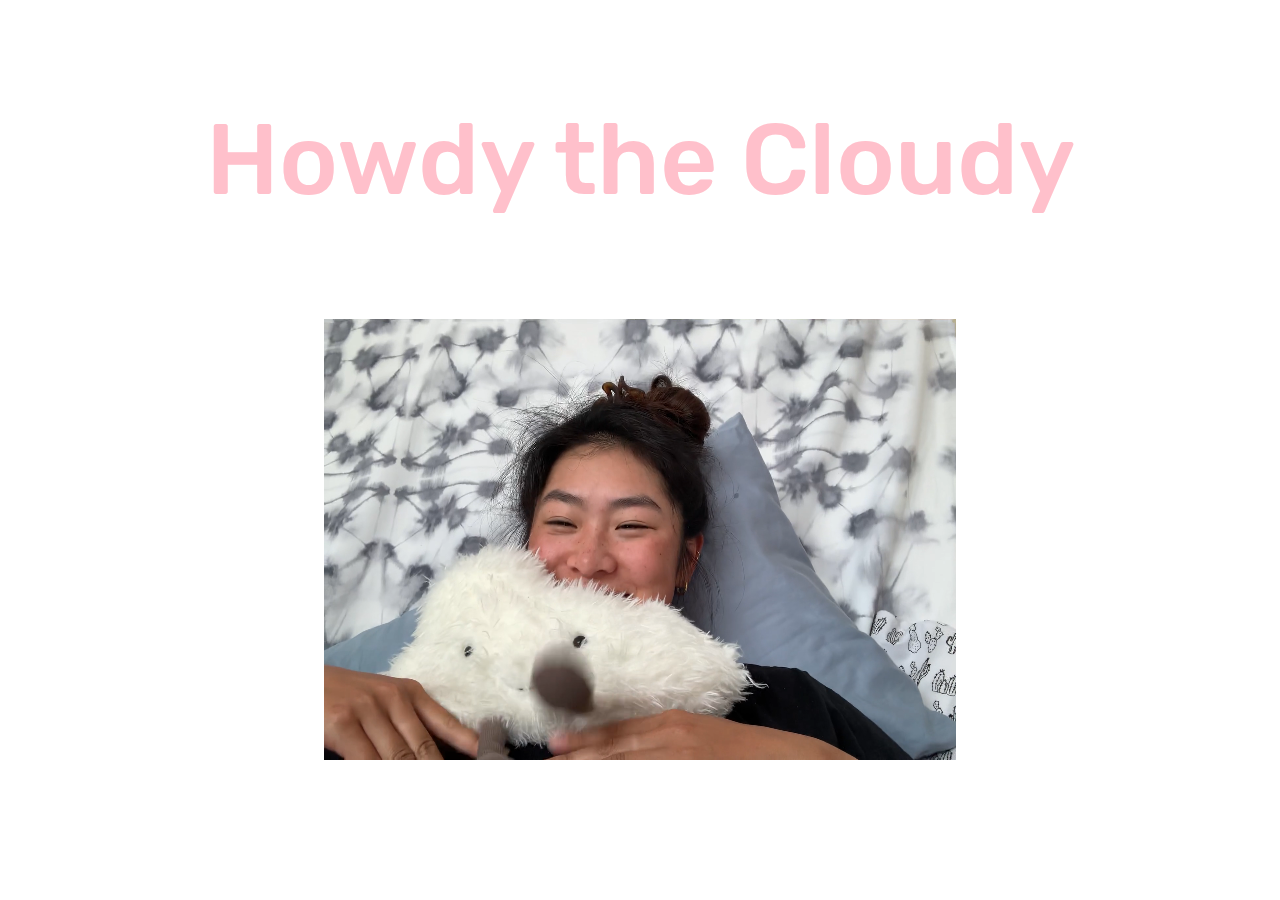
==== index.html @ 3f9a0fec "Create index.html" ====
<!doctype html>

<html lang="en">
<head>
  <meta charset="utf-8">

  <title>Howdy the Cloudy</title>
  <meta name="description" content="Howdy">
<link rel="preconnect" href="https://fonts.gstatic.com">
<link href="https://fonts.googleapis.com/css2?family=Rubik:ital,wght@0,300;0,400;0,500;0,700;0,900;1,400&display=swap" rel="stylesheet">
  <link rel="stylesheet" href="css/home.css">


</head>

<body>

	<nav>
	</nav>

	<div class="main">
		<p class="sitetitle">Howdy the Cloudy</p>

				<video class="titleloop" autoplay loop muted playsinline >
		
				<source src="assets/howdywave.mp4" type="video/mp4">
  		
				test</video>
				<br>
				<br>






	</div>

  <!-- <script src="js/scripts.js"></script> -->
</body>
</html>
---- css/home.css ----
html{
}
.main{
	text-align:center;
}
.sitetitle{
	color:black;
font-family: 'Rubik', sans-serif;
font-weight: 500;
	font-size:100px;
	color:pink
	;
	
}
.titleloop{
	width:50%;
}
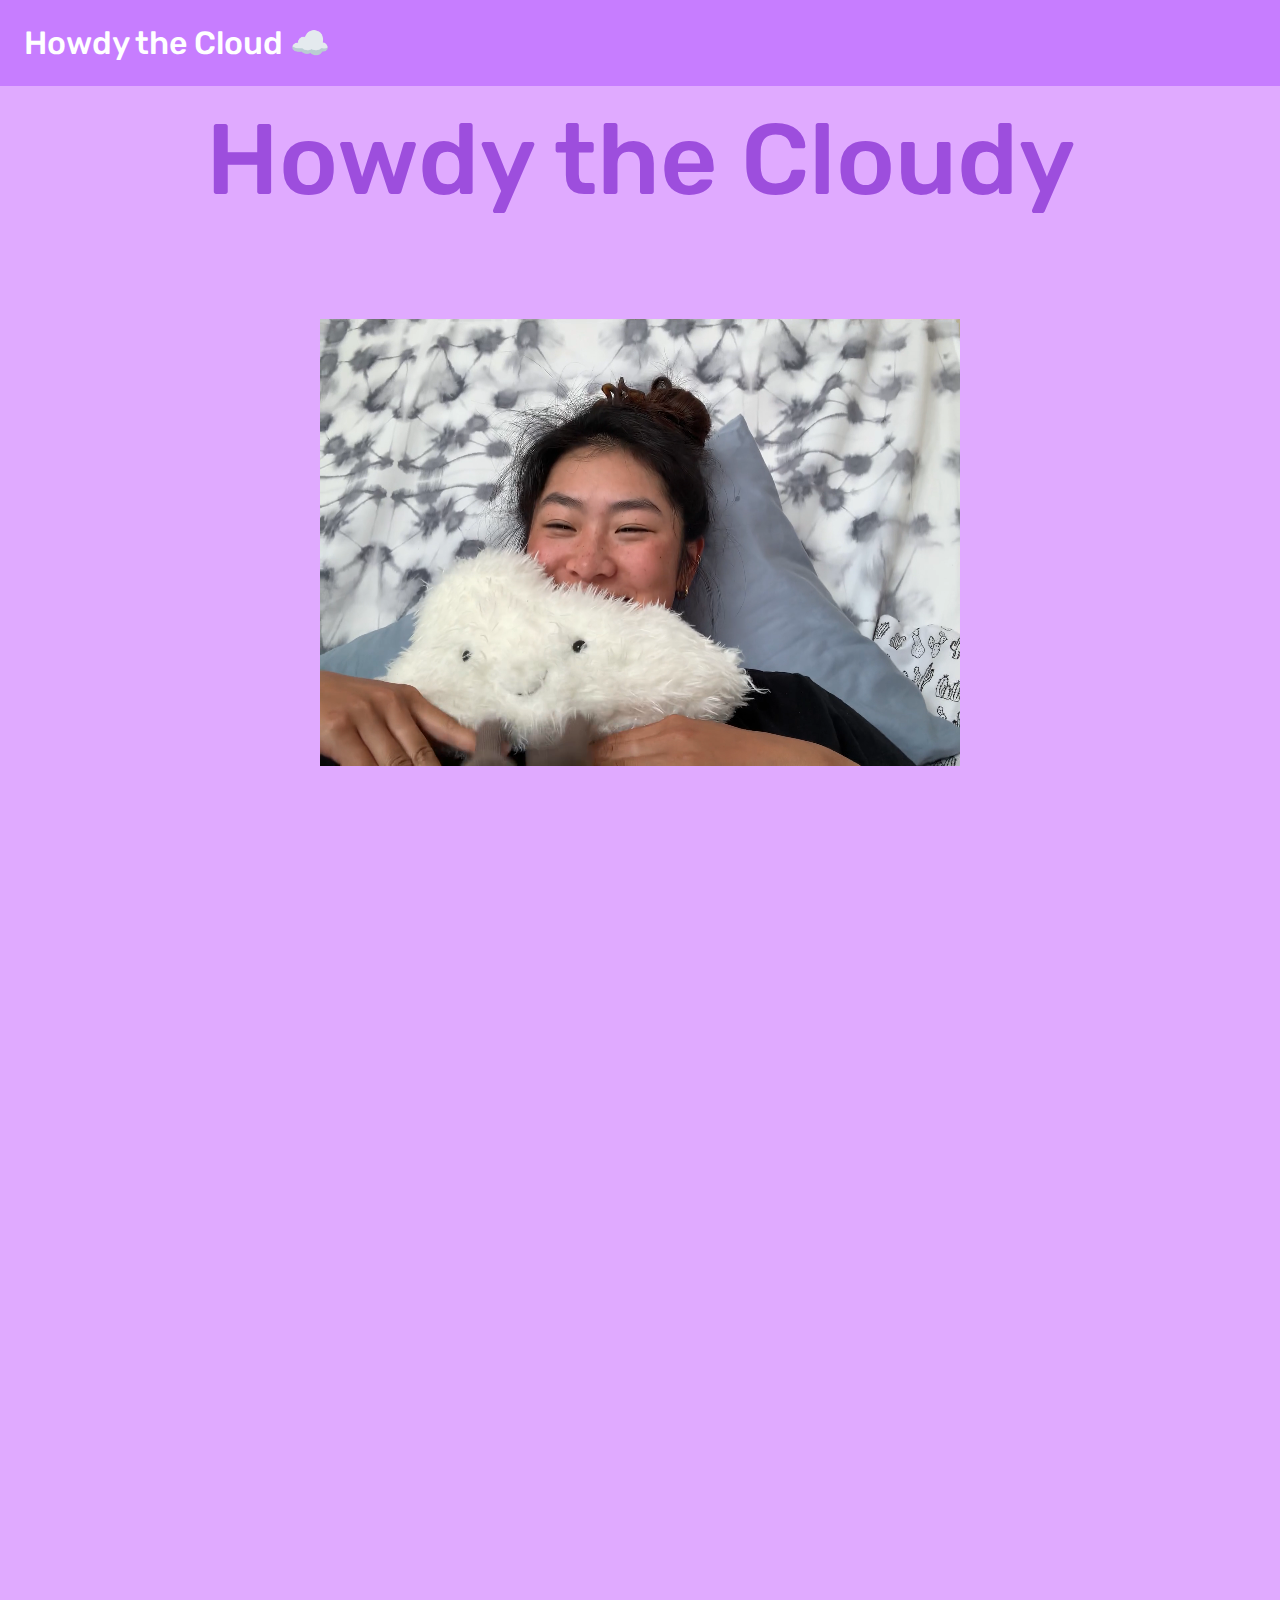
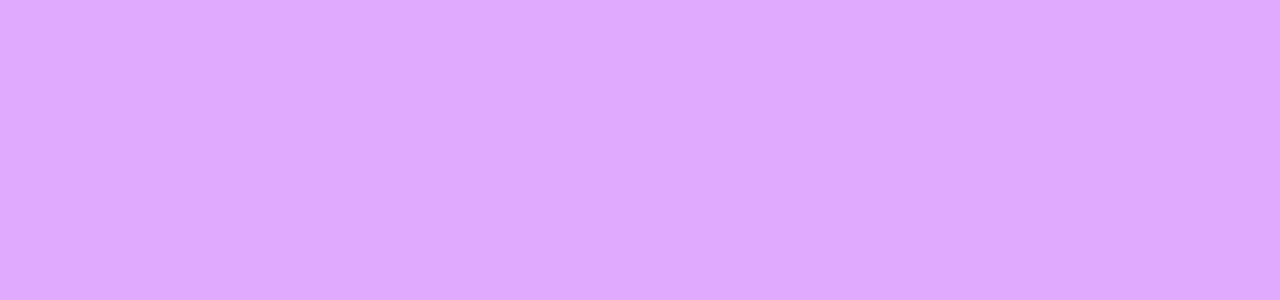
==== commit d22d5850: "changes" ====
--- a/index.html
+++ b/index.html
@@ -3,9 +3,9 @@
 <html lang="en">
 <head>
   <meta charset="utf-8">
-
-  <title>Howdy the Cloudy</title>
-  <meta name="description" content="Howdy">
+  <link rel="icon" href="assets/cloud.png">
+  <title>Howdy the Cloudy ☁️</title>
+  <meta name="description" content="Howdy ☁️">
 <link rel="preconnect" href="https://fonts.gstatic.com">
 <link href="https://fonts.googleapis.com/css2?family=Rubik:ital,wght@0,300;0,400;0,500;0,700;0,900;1,400&display=swap" rel="stylesheet">
   <link rel="stylesheet" href="css/home.css">
@@ -16,6 +16,7 @@
 <body>
 
 	<nav>
+<div class="howdy">Howdy the Cloud ☁️</div>
 	</nav>
 
 	<div class="main">
--- a/css/home.css
+++ b/css/home.css
@@ -1,14 +1,40 @@
 html{
+	
 }
+body{
+	background-color: #E0AAFF;
+	margin:0px;
+	height:200vh;
+}
+nav{
+	height:auto;
+	background-color:#C77DFF;
+	width: 100%;
+	margin: 0,0,0,0;
+	/*background-image: linear-gradient(to top, rgba(157, 78, 221,0), rgba(157, 78, 221,1));*/
+	position: fixed;
+	top:0;
+}
+
+.howdy{
+	font-family: 'Rubik', sans-serif;
+font-weight: 500;
+	font-size:32px;
+	text-align: left;
+	color:white;
+	padding: 24px 0px 24px 24px;
+
+}
+
 .main{
 	text-align:center;
 }
 .sitetitle{
-	color:black;
+	
 font-family: 'Rubik', sans-serif;
 font-weight: 500;
 	font-size:100px;
-	color:pink
+	color: #9D4EDD
 	;
 	
 }
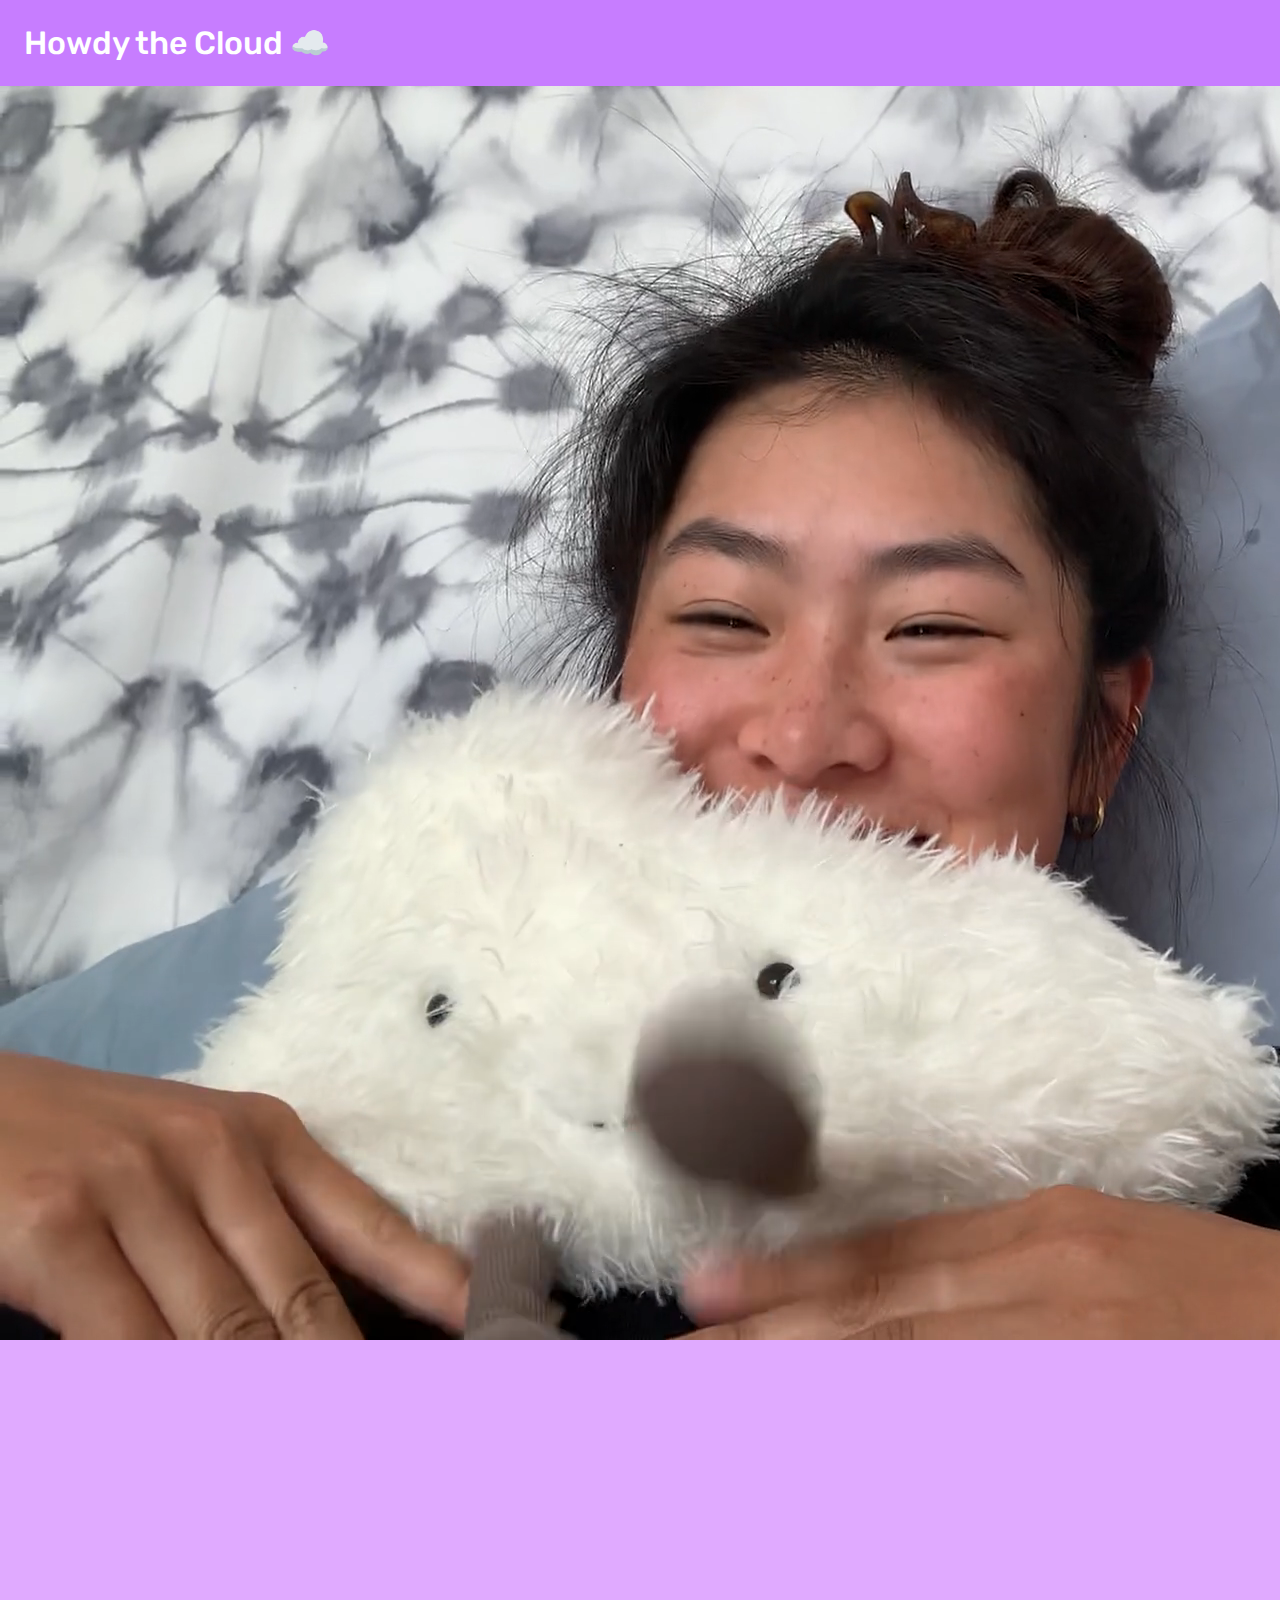
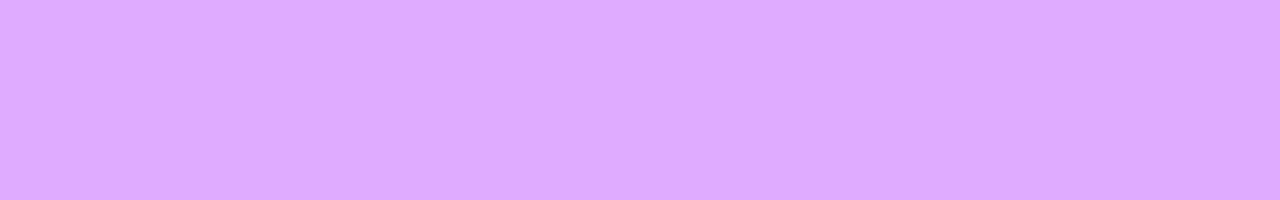
==== commit 05be7862: "remove big text" ====
--- a/index.html
+++ b/index.html
@@ -20,7 +20,7 @@
 	</nav>
 
 	<div class="main">
-		<p class="sitetitle">Howdy the Cloudy</p>
+		
 
 				<video class="titleloop" autoplay loop muted playsinline >
 		
--- a/css/home.css
+++ b/css/home.css
@@ -29,14 +29,7 @@
 .main{
 	text-align:center;
 }
-.sitetitle{
-	
-font-family: 'Rubik', sans-serif;
-font-weight: 500;
-	font-size:100px;
-	color: #9D4EDD
-	;
-	
+
 }
 .titleloop{
 	width:50%;
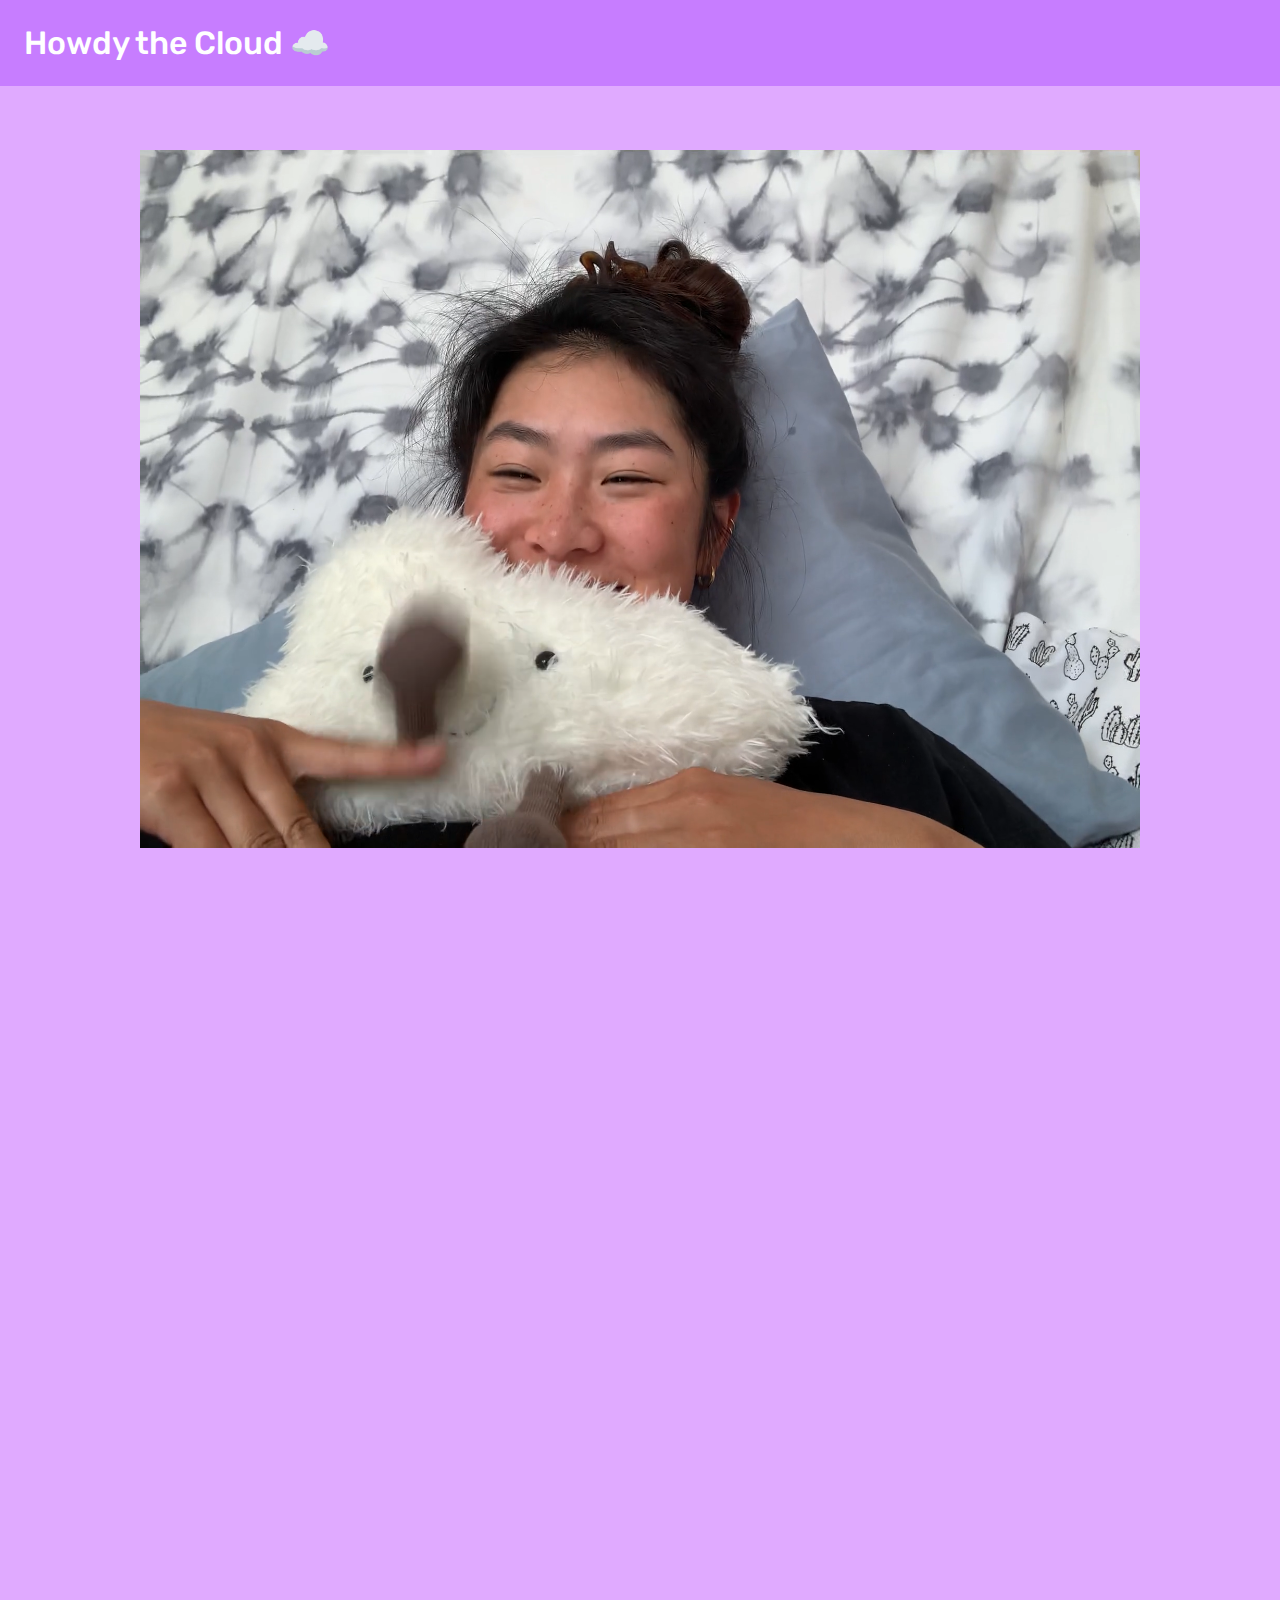
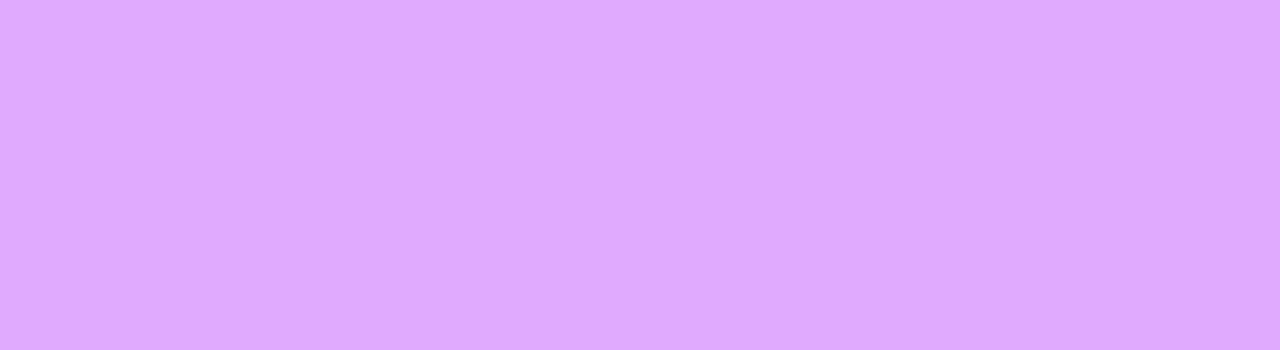
==== commit dfe22127: "Centered" ====
--- a/index.html
+++ b/index.html
@@ -18,15 +18,15 @@
 	<nav>
 <div class="howdy">Howdy the Cloud ☁️</div>
 	</nav>
+<div class="container">
+	<div class="content">
+				
 
-	<div class="main">
-		
-
-				<video class="titleloop" autoplay loop muted playsinline >
+				<video class="titleloop" width="1000" autoplay loop muted playsinline >
 		
 				<source src="assets/howdywave.mp4" type="video/mp4">
-  		
-				test</video>
+				</video>
+				
 				<br>
 				<br>
 
@@ -36,6 +36,7 @@
 
 
 	</div>
+</div>
 
   <!-- <script src="js/scripts.js"></script> -->
 </body>
--- a/css/home.css
+++ b/css/home.css
@@ -3,8 +3,11 @@
 }
 body{
 	background-color: #E0AAFF;
-	margin:0px;
+	margin: 0 auto;
 	height:200vh;
+	
+
+
 }
 nav{
 	height:auto;
@@ -18,19 +21,38 @@
 
 .howdy{
 	font-family: 'Rubik', sans-serif;
-font-weight: 500;
+	font-weight: 500;
 	font-size:32px;
 	text-align: left;
 	color:white;
 	padding: 24px 0px 24px 24px;
 
 }
+.container{
+	margin:auto;
+	
+	text-align: center;
+}
 
-.main{
+.video{
+/*width: 100%    !important;
+  height: auto   !important;*/
+  display: block;
+  margin: auto;
+}
+.content{
+	
+	display: block;
 	text-align:center;
+	box-sizing: border-box;
+	margin-top: 150px;
+	/*margin-left:10%;
+	margin-right:10%;*/
+	margin:100 auto;
+
 }
 
 }
 .titleloop{
-	width:50%;
+	height:200px;
 }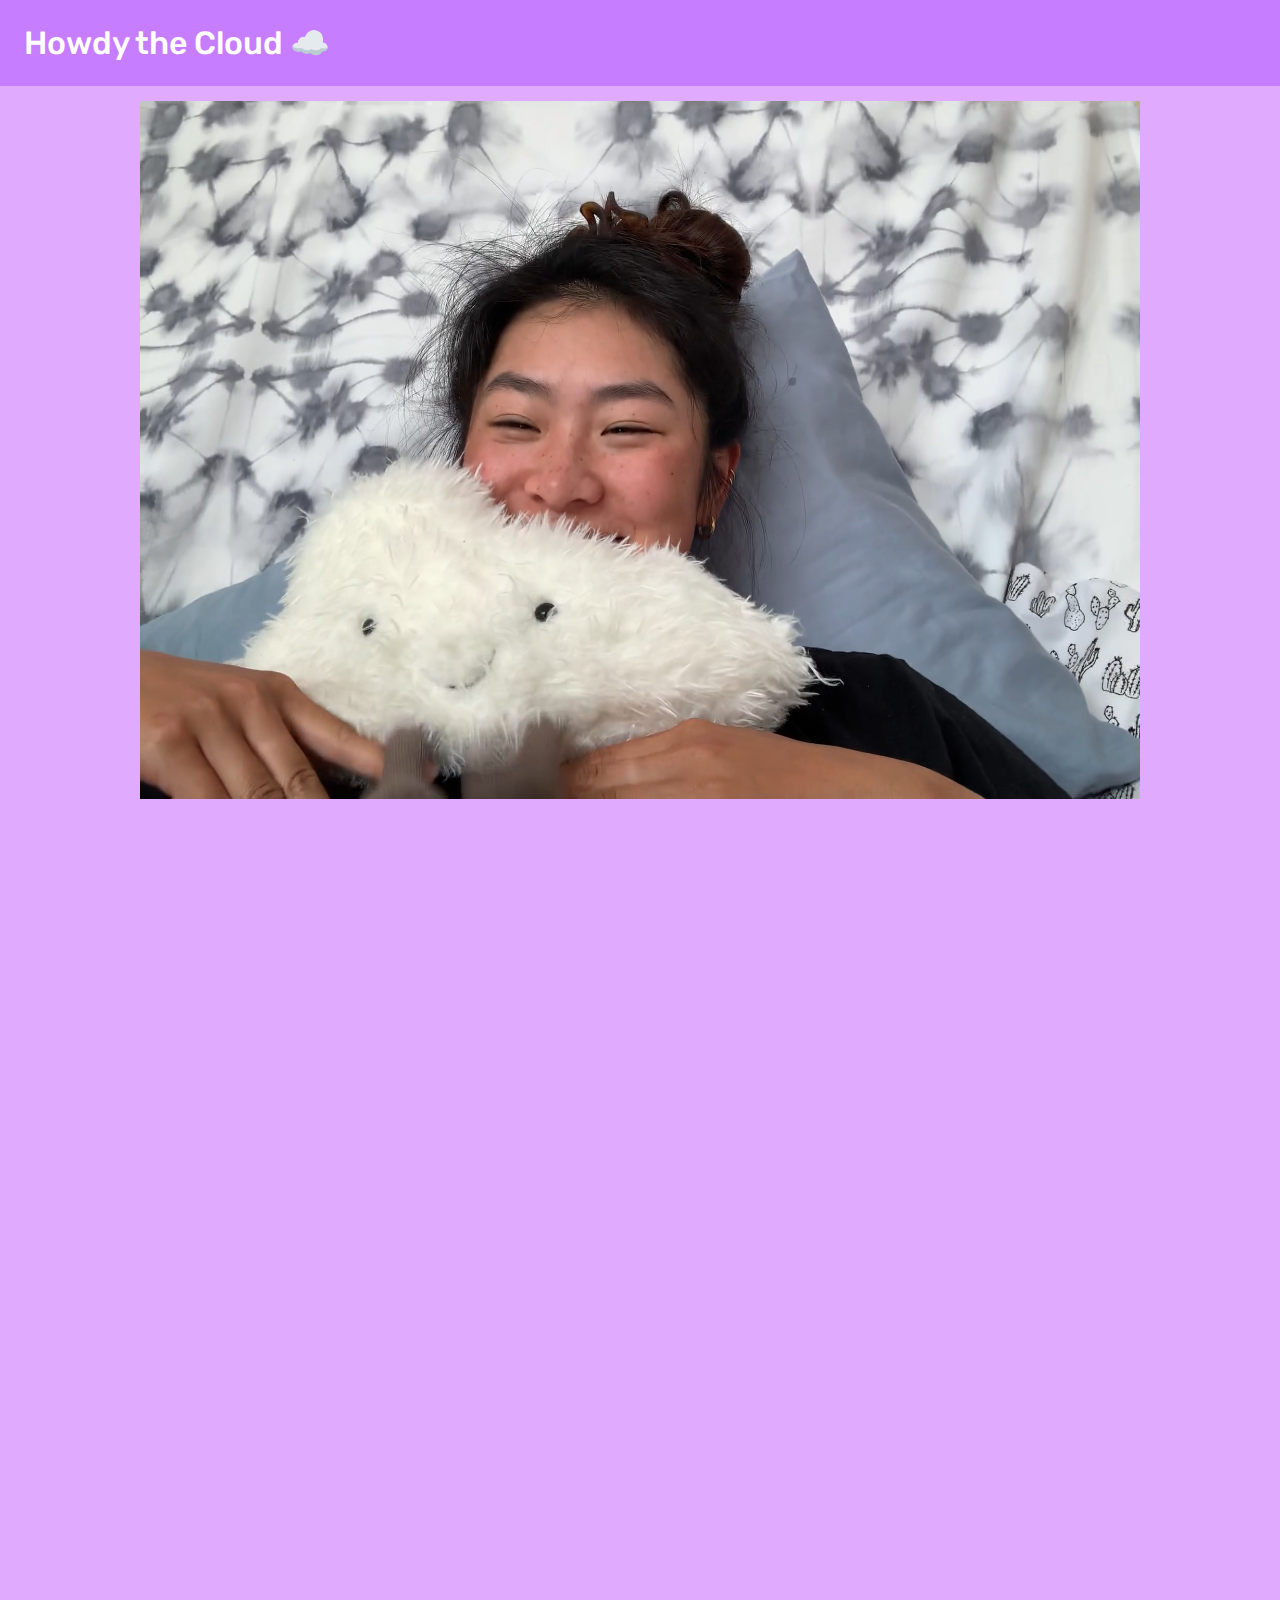
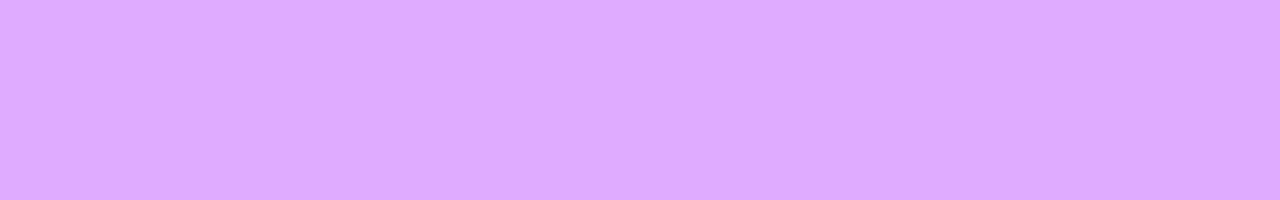
==== commit 1c58f425: "added emoji" ====
--- a/index.html
+++ b/index.html
@@ -4,7 +4,7 @@
 <head>
   <meta charset="utf-8">
   <link rel="icon" href="assets/cloud.png">
-  <title>Howdy the Cloudy ☁️</title>
+  <title>☁️ Howdy the Cloudy ☁️</title>
   <meta name="description" content="Howdy ☁️">
 <link rel="preconnect" href="https://fonts.gstatic.com">
 <link href="https://fonts.googleapis.com/css2?family=Rubik:ital,wght@0,300;0,400;0,500;0,700;0,900;1,400&display=swap" rel="stylesheet">
--- a/css/home.css
+++ b/css/home.css
@@ -17,6 +17,7 @@
 	/*background-image: linear-gradient(to top, rgba(157, 78, 221,0), rgba(157, 78, 221,1));*/
 	position: fixed;
 	top:0;
+	z-index: +1;
 }
 
 .howdy{
@@ -34,11 +35,18 @@
 	text-align: center;
 }
 
-.video{
+video{
 /*width: 100%    !important;
   height: auto   !important;*/
   display: block;
   margin: auto;
+      position: absolute;
+    top: 50%;
+    left: 50%;
+    transform: translateX(-50%) translateY(-50%);
+    max-width: 100%;
+    max-height: 100%;
+ 
 }
 .content{
 	
@@ -48,11 +56,32 @@
 	margin-top: 150px;
 	/*margin-left:10%;
 	margin-right:10%;*/
-	margin:100 auto;
+	margin:0 auto;
+	padding-top: 250px;
 
 }
 
 }
 .titleloop{
 	height:200px;
-}+}
+
+
+
+
+
+
+@media only screen and (max-width: 500px){
+
+.container{}
+
+
+video{
+	top:30%;
+	padding-top: 0px;
+}
+
+}
+
+
+
